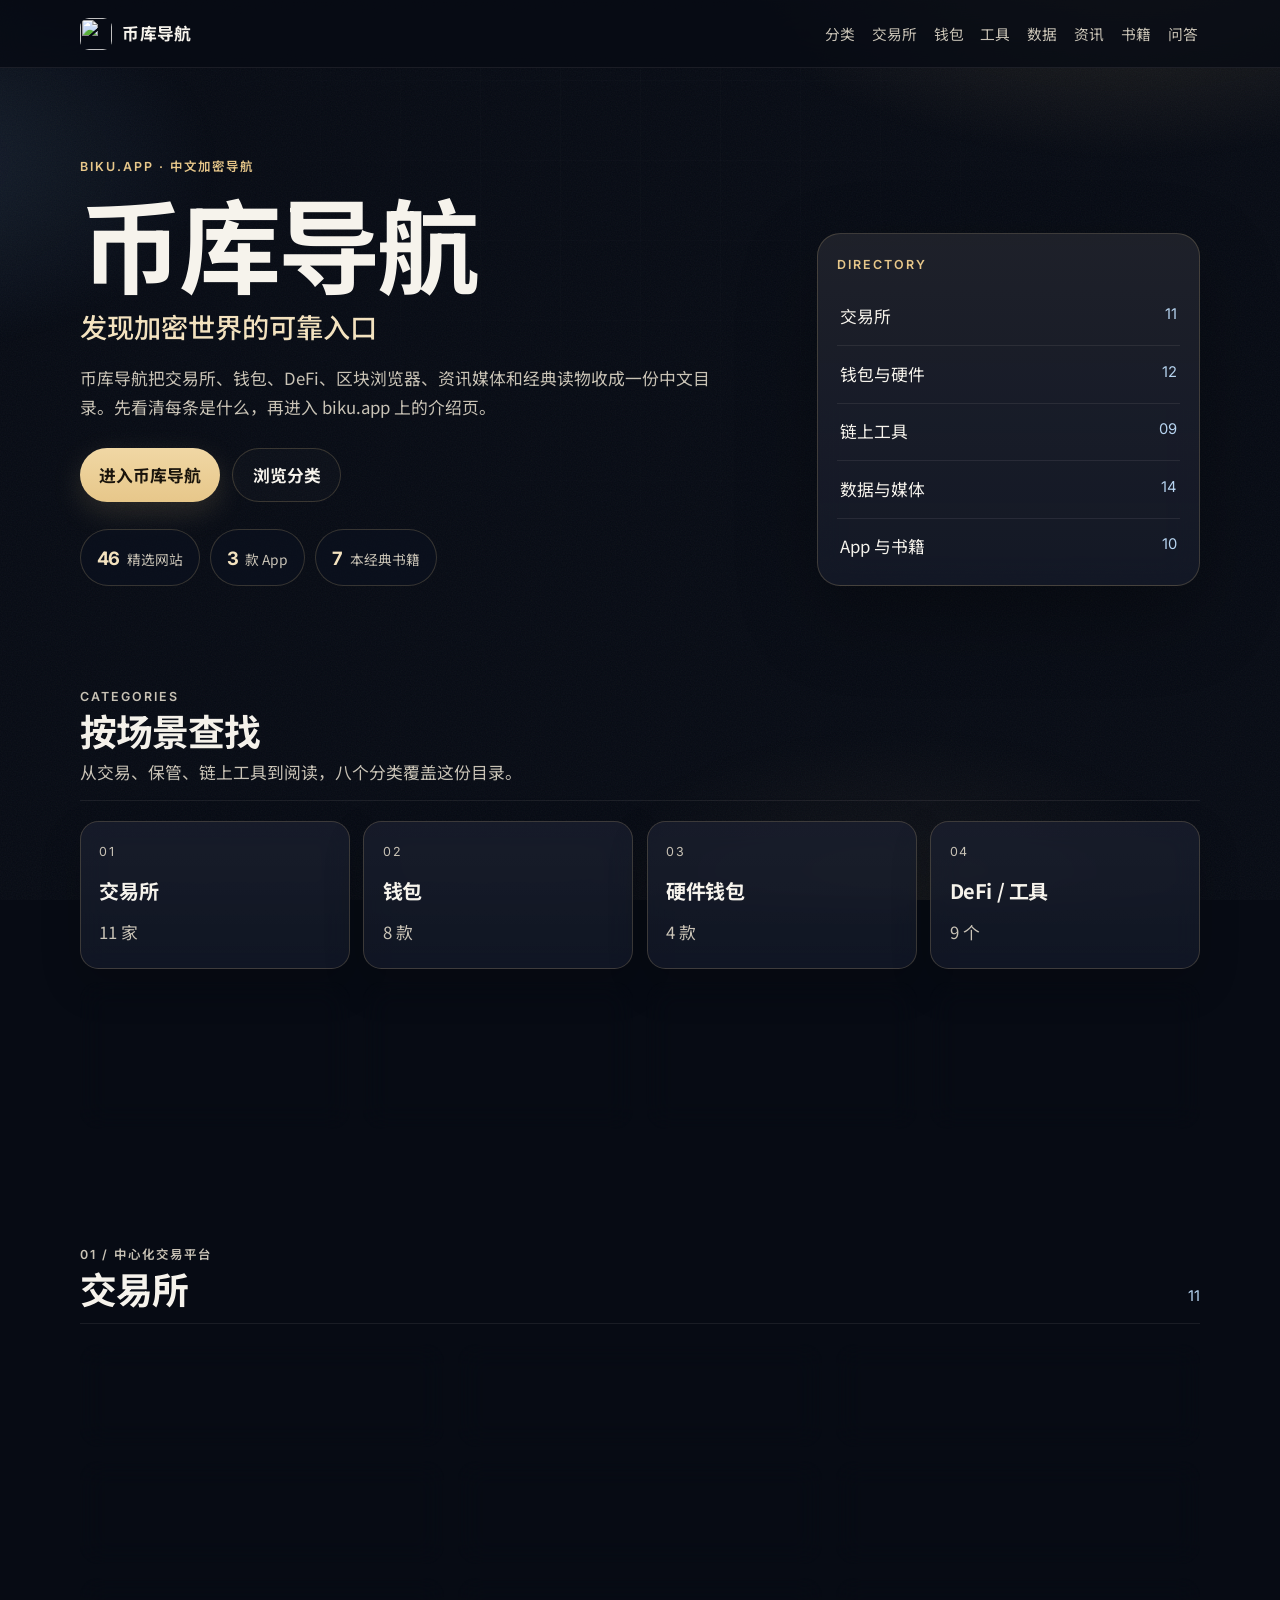
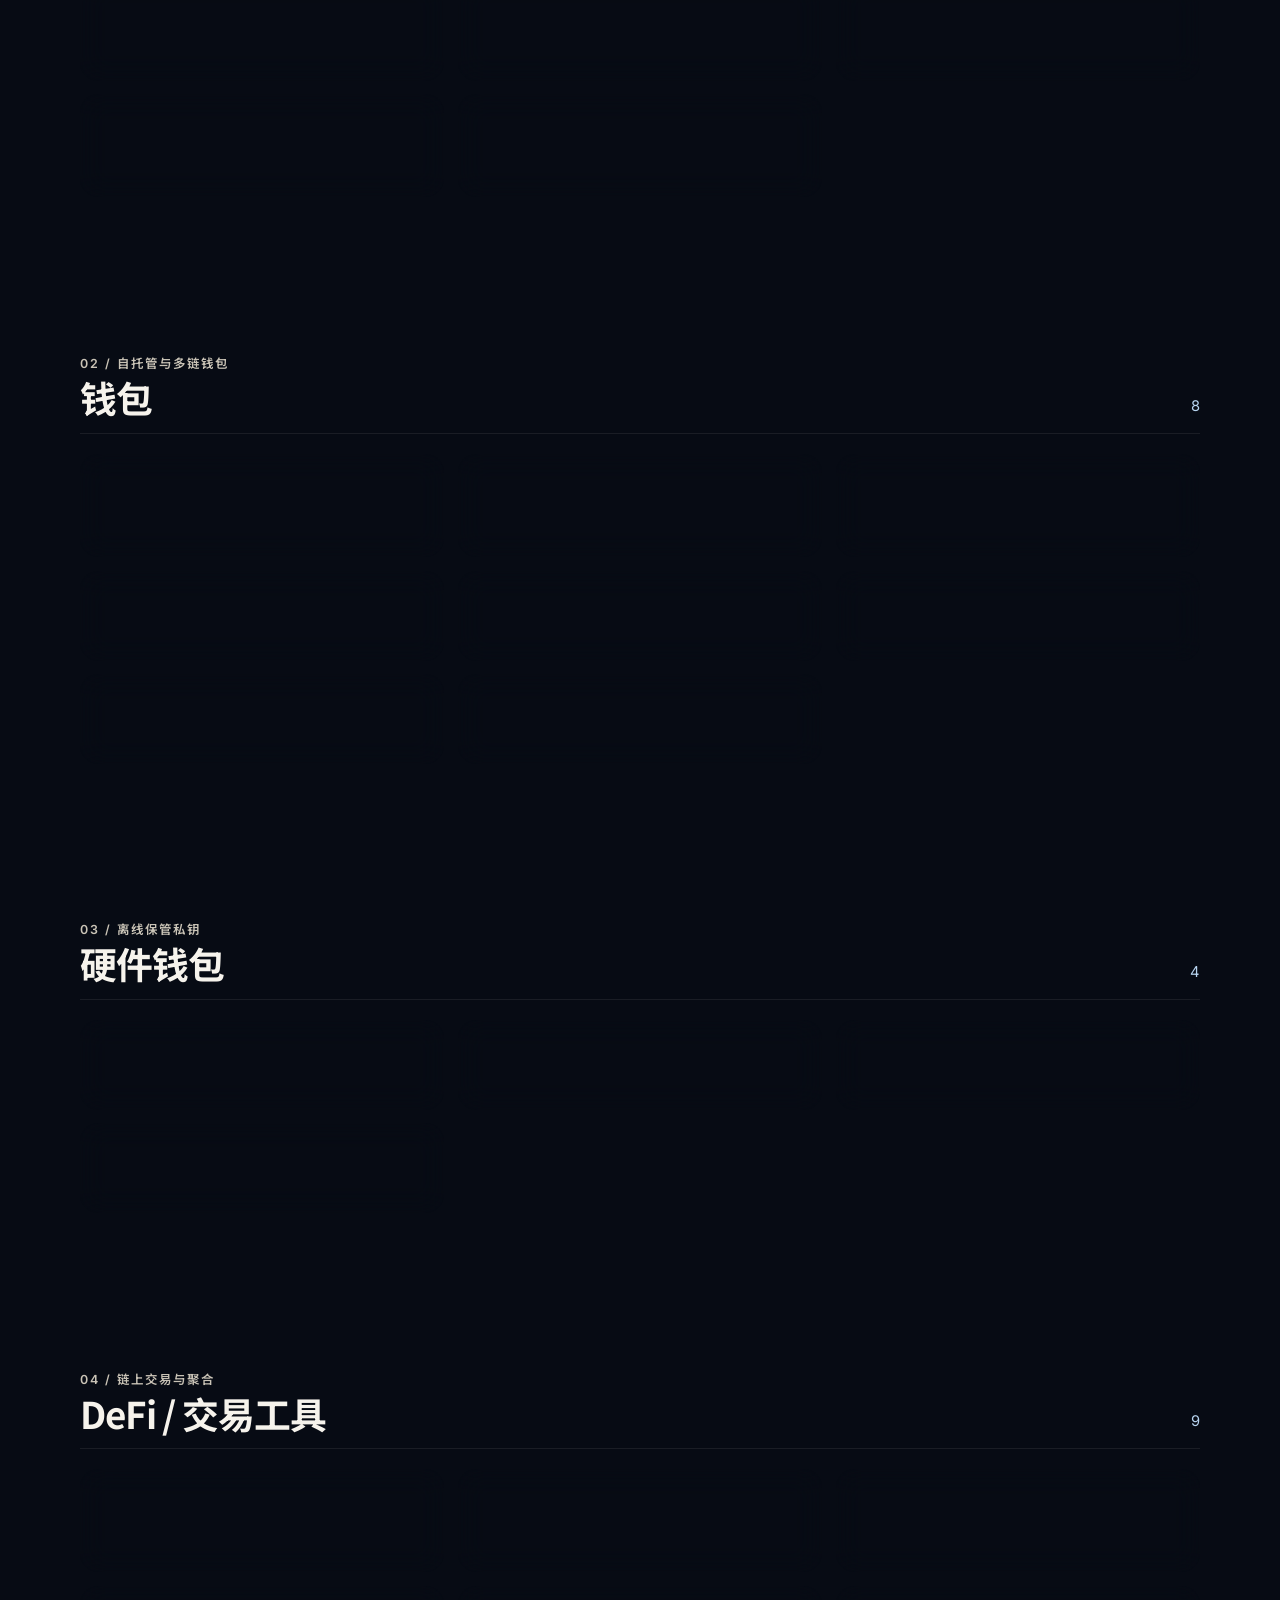
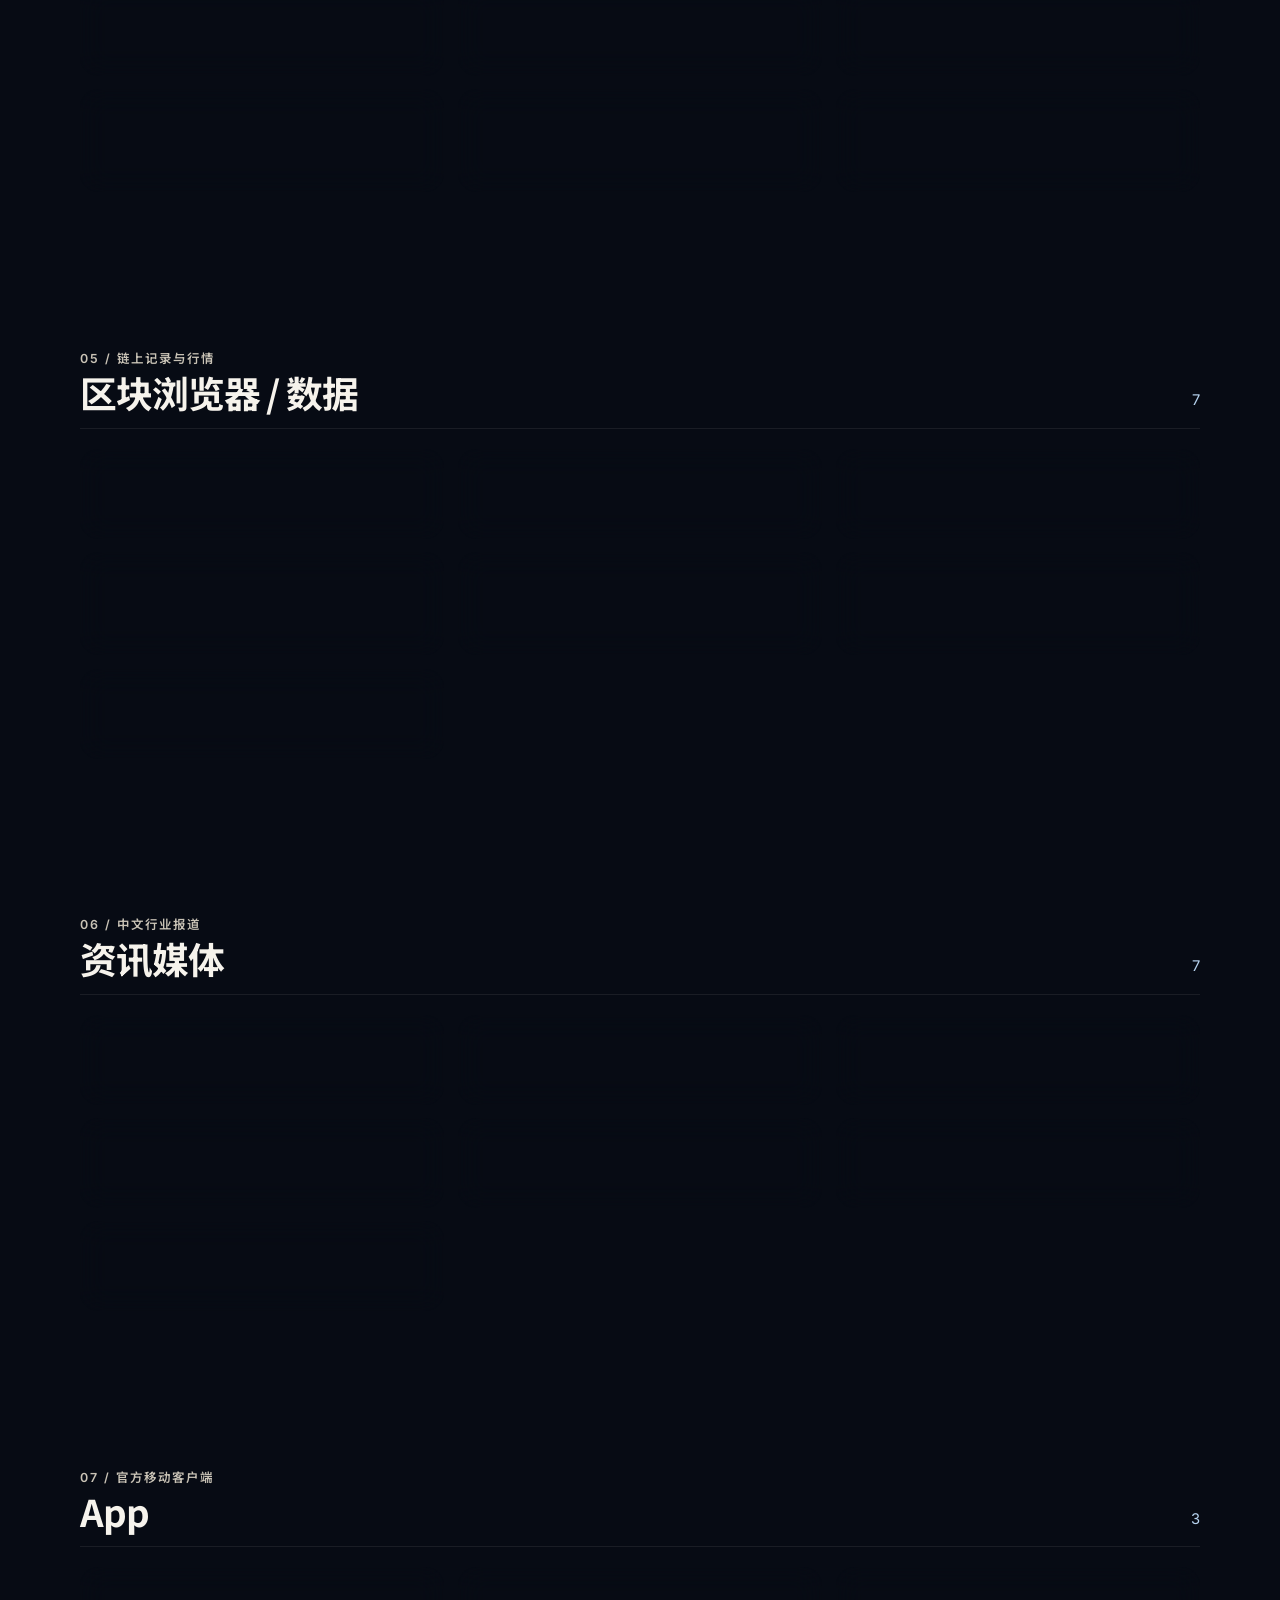
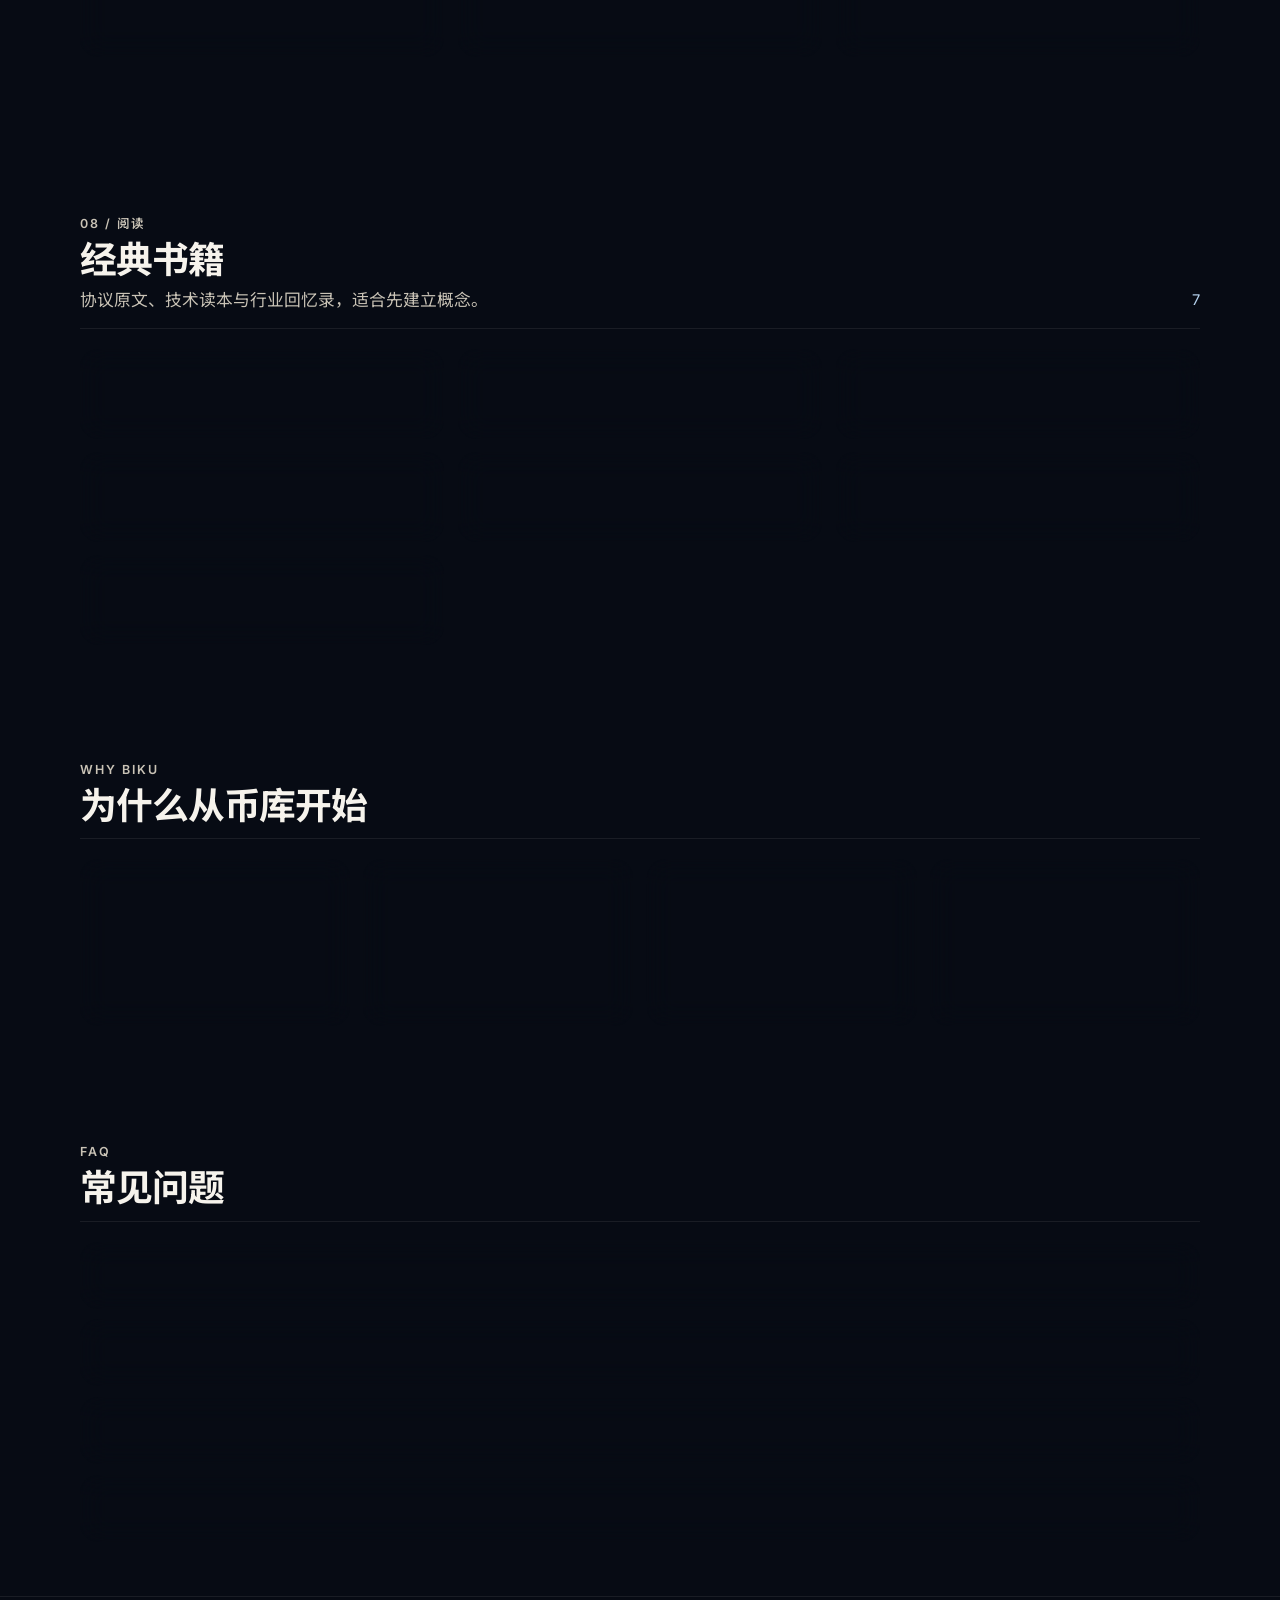
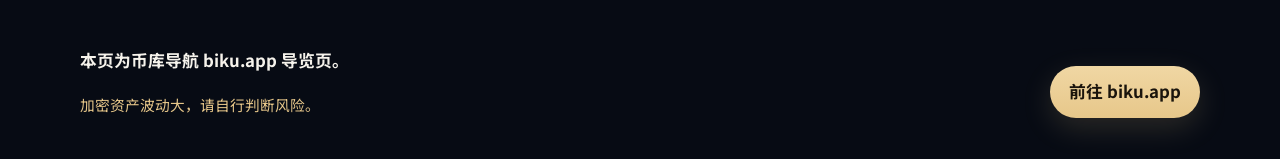
==== biku/index.html @ 58c6dd79 "Add a dark landing page for 币库导航 at /biku/ Introduce a self-contained guide to biku.app categories, " ====
<!DOCTYPE html>
<html lang="zh-CN">
<head>
  <meta charset="utf-8">
  <meta name="viewport" content="width=device-width, initial-scale=1">
  <title>币库导航：发现加密世界的可靠入口</title>
  <meta name="description" content="币库导航整理交易所、钱包、DeFi、区块浏览器、资讯媒体、App 与经典书籍的中文入口。本页按分类导览精选条目，链接均指向 biku.app 的介绍页。">
  <link rel="canonical" href="https://ibelives.github.io/biku/">
  <link rel="icon" href="favicon.svg" type="image/svg+xml">
  <meta property="og:type" content="website">
  <meta property="og:locale" content="zh_CN">
  <meta property="og:site_name" content="币库导航">
  <meta property="og:title" content="币库导航：发现加密世界的可靠入口">
  <meta property="og:description" content="币库导航整理交易所、钱包、DeFi、区块浏览器、资讯媒体、App 与经典书籍的中文入口。本页按分类导览精选条目，链接均指向 biku.app 的介绍页。">
  <meta property="og:url" content="https://ibelives.github.io/biku/">
  <meta property="og:image" content="https://ibelives.github.io/biku/favicon.svg">
  <meta name="twitter:card" content="summary">
  <meta name="twitter:title" content="币库导航：发现加密世界的可靠入口">
  <meta name="twitter:description" content="币库导航整理交易所、钱包、DeFi、区块浏览器、资讯媒体、App 与经典书籍的中文入口。本页按分类导览精选条目，链接均指向 biku.app 的介绍页。">
  <link rel="preconnect" href="https://fonts.googleapis.com">
  <link rel="preconnect" href="https://fonts.gstatic.com" crossorigin>
  <link href="https://fonts.googleapis.com/css2?family=Inter:wght@500;600;700&family=Noto+Sans+SC:wght@400;500;700&display=swap" rel="stylesheet">
  <link rel="stylesheet" href="style.css">
  <script type="application/ld+json">
{
  "@context": "https://schema.org",
  "@graph": [
    {
      "@type": "WebPage",
      "@id": "https://ibelives.github.io/biku/",
      "url": "https://ibelives.github.io/biku/",
      "name": "币库导航：发现加密世界的可靠入口",
      "description": "币库导航整理交易所、钱包、DeFi、区块浏览器、资讯媒体、App 与经典书籍的中文入口。本页按分类导览精选条目，链接均指向 biku.app 的介绍页。",
      "inLanguage": "zh-CN",
      "isPartOf": {
        "@type": "WebSite",
        "name": "币库导航导览",
        "url": "https://ibelives.github.io/biku/"
      },
      "about": {
        "@type": "WebSite",
        "name": "币库导航",
        "url": "https://biku.app/"
      },
      "mainEntity": {
        "@id": "https://ibelives.github.io/biku/#directory"
      }
    },
    {
      "@type": "ItemList",
      "@id": "https://ibelives.github.io/biku/#directory",
      "name": "币库导航精选条目",
      "itemListOrder": "https://schema.org/ItemListOrderAscending",
      "numberOfItems": 56,
      "itemListElement": [
        {
          "@type": "ListItem",
          "position": 1,
          "name": "币安",
          "url": "https://biku.app/sites/12.html"
        },
        {
          "@type": "ListItem",
          "position": 2,
          "name": "欧易 OKX",
          "url": "https://biku.app/sites/10.html"
        },
        {
          "@type": "ListItem",
          "position": 3,
          "name": "BITGET",
          "url": "https://biku.app/sites/30.html"
        },
        {
          "@type": "ListItem",
          "position": 4,
          "name": "大门 GATE",
          "url": "https://biku.app/sites/28.html"
        },
        {
          "@type": "ListItem",
          "position": 5,
          "name": "BYBIT",
          "url": "https://biku.app/sites/75.html"
        },
        {
          "@type": "ListItem",
          "position": 6,
          "name": "火币 HTX",
          "url": "https://biku.app/sites/80.html"
        },
        {
          "@type": "ListItem",
          "position": 7,
          "name": "抹茶 MEXC",
          "url": "https://biku.app/sites/152.html"
        },
        {
          "@type": "ListItem",
          "position": 8,
          "name": "Crypto.com",
          "url": "https://biku.app/sites/215.html"
        },
        {
          "@type": "ListItem",
          "position": 9,
          "name": "XT.COM",
          "url": "https://biku.app/sites/218.html"
        },
        {
          "@type": "ListItem",
          "position": 10,
          "name": "Bitfinex",
          "url": "https://biku.app/sites/221.html"
        },
        {
          "@type": "ListItem",
          "position": 11,
          "name": "MGBX",
          "url": "https://biku.app/sites/212.html"
        },
        {
          "@type": "ListItem",
          "position": 12,
          "name": "小狐狸钱包 MetaMask",
          "url": "https://biku.app/sites/48.html"
        },
        {
          "@type": "ListItem",
          "position": 13,
          "name": "Trust Wallet",
          "url": "https://biku.app/sites/35.html"
        },
        {
          "@type": "ListItem",
          "position": 14,
          "name": "币安钱包",
          "url": "https://biku.app/sites/88.html"
        },
        {
          "@type": "ListItem",
          "position": 15,
          "name": "欧易钱包 OKX Wallet",
          "url": "https://biku.app/sites/109.html"
        },
        {
          "@type": "ListItem",
          "position": 16,
          "name": "Gate 钱包",
          "url": "https://biku.app/sites/107.html"
        },
        {
          "@type": "ListItem",
          "position": 17,
          "name": "Bitget Wallet",
          "url": "https://biku.app/sites/112.html"
        },
        {
          "@type": "ListItem",
          "position": 18,
          "name": "imToken",
          "url": "https://biku.app/sites/149.html"
        },
        {
          "@type": "ListItem",
          "position": 19,
          "name": "Phantom",
          "url": "https://biku.app/sites/146.html"
        },
        {
          "@type": "ListItem",
          "position": 20,
          "name": "OneKey",
          "url": "https://biku.app/sites/118.html"
        },
        {
          "@type": "ListItem",
          "position": 21,
          "name": "Ledger",
          "url": "https://biku.app/sites/120.html"
        },
        {
          "@type": "ListItem",
          "position": 22,
          "name": "Trezor",
          "url": "https://biku.app/sites/123.html"
        },
        {
          "@type": "ListItem",
          "position": 23,
          "name": "Keystone",
          "url": "https://biku.app/sites/125.html"
        },
        {
          "@type": "ListItem",
          "position": 24,
          "name": "Uniswap",
          "url": "https://biku.app/sites/131.html"
        },
        {
          "@type": "ListItem",
          "position": 25,
          "name": "PancakeSwap",
          "url": "https://biku.app/sites/170.html"
        },
        {
          "@type": "ListItem",
          "position": 26,
          "name": "GMX",
          "url": "https://biku.app/sites/173.html"
        },
        {
          "@type": "ListItem",
          "position": 27,
          "name": "Jupiter",
          "url": "https://biku.app/sites/176.html"
        },
        {
          "@type": "ListItem",
          "position": 28,
          "name": "Orca",
          "url": "https://biku.app/sites/179.html"
        },
        {
          "@type": "ListItem",
          "position": 29,
          "name": "Hyperliquid",
          "url": "https://biku.app/sites/140.html"
        },
        {
          "@type": "ListItem",
          "position": 30,
          "name": "Aster",
          "url": "https://biku.app/sites/134.html"
        },
        {
          "@type": "ListItem",
          "position": 31,
          "name": "Pump.fun",
          "url": "https://biku.app/sites/137.html"
        },
        {
          "@type": "ListItem",
          "position": 32,
          "name": "GMGN",
          "url": "https://biku.app/sites/143.html"
        },
        {
          "@type": "ListItem",
          "position": 33,
          "name": "Etherscan",
          "url": "https://biku.app/sites/188.html"
        },
        {
          "@type": "ListItem",
          "position": 34,
          "name": "BscScan",
          "url": "https://biku.app/sites/194.html"
        },
        {
          "@type": "ListItem",
          "position": 35,
          "name": "Solscan",
          "url": "https://biku.app/sites/191.html"
        },
        {
          "@type": "ListItem",
          "position": 36,
          "name": "OKLink",
          "url": "https://biku.app/sites/182.html"
        },
        {
          "@type": "ListItem",
          "position": 37,
          "name": "Blockchair",
          "url": "https://biku.app/sites/185.html"
        },
        {
          "@type": "ListItem",
          "position": 38,
          "name": "Blockchain.com Explorer",
          "url": "https://biku.app/sites/197.html"
        },
        {
          "@type": "ListItem",
          "position": 39,
          "name": "CoinMarketCap",
          "url": "https://biku.app/sites/224.html"
        },
        {
          "@type": "ListItem",
          "position": 40,
          "name": "律动 BlockBeats",
          "url": "https://biku.app/sites/155.html"
        },
        {
          "@type": "ListItem",
          "position": 41,
          "name": "PANews",
          "url": "https://biku.app/sites/158.html"
        },
        {
          "@type": "ListItem",
          "position": 42,
          "name": "Foresight News",
          "url": "https://biku.app/sites/161.html"
        },
        {
          "@type": "ListItem",
          "position": 43,
          "name": "金色财经",
          "url": "https://biku.app/sites/165.html"
        },
        {
          "@type": "ListItem",
          "position": 44,
          "name": "Odaily 星球日报",
          "url": "https://biku.app/sites/203.html"
        },
        {
          "@type": "ListItem",
          "position": 45,
          "name": "ChainCatcher 链捕手",
          "url": "https://biku.app/sites/206.html"
        },
        {
          "@type": "ListItem",
          "position": 46,
          "name": "TechFlow 深潮",
          "url": "https://biku.app/sites/209.html"
        },
        {
          "@type": "ListItem",
          "position": 47,
          "name": "OKX",
          "url": "https://biku.app/app/37.html"
        },
        {
          "@type": "ListItem",
          "position": 48,
          "name": "币安",
          "url": "https://biku.app/app/32.html"
        },
        {
          "@type": "ListItem",
          "position": 49,
          "name": "Coinbase",
          "url": "https://biku.app/app/18.html"
        },
        {
          "@type": "ListItem",
          "position": 50,
          "name": "比特币白皮书",
          "url": "https://biku.app/book/226.html"
        },
        {
          "@type": "ListItem",
          "position": 51,
          "name": "精通比特币",
          "url": "https://biku.app/book/52.html"
        },
        {
          "@type": "ListItem",
          "position": 52,
          "name": "精通以太坊",
          "url": "https://biku.app/book/53.html"
        },
        {
          "@type": "ListItem",
          "position": 53,
          "name": "比特币标准",
          "url": "https://biku.app/book/54.html"
        },
        {
          "@type": "ListItem",
          "position": 54,
          "name": "区块链技术指南",
          "url": "https://biku.app/book/228.html"
        },
        {
          "@type": "ListItem",
          "position": 55,
          "name": "比特币编程",
          "url": "https://biku.app/book/230.html"
        },
        {
          "@type": "ListItem",
          "position": 56,
          "name": "币安人生",
          "url": "https://biku.app/book/34.html"
        }
      ]
    }
  ]
}
  </script>
</head>
<body>
  <div class="noise" aria-hidden="true"></div>
  <a class="skip" href="#main">跳到正文</a>
  <header class="site-header">
    <div class="header-bar">
      <a class="brand" href="#top">
        <img src="favicon.svg" width="32" height="32" alt="">
        <span>币库导航</span>
      </a>
      <nav aria-label="页内导航">
        <ul class="nav-links">
          <li><a href="#directory">分类</a></li>
          <li><a href="#exchanges">交易所</a></li>
          <li><a href="#wallets">钱包</a></li>
          <li><a href="#defi">工具</a></li>
          <li><a href="#explorers">数据</a></li>
          <li><a href="#media">资讯</a></li>
          <li><a href="#books">书籍</a></li>
          <li><a href="#faq">问答</a></li>
        </ul>
      </nav>
    </div>
  </header>
  <main id="main">
    <section class="hero" id="top" aria-labelledby="page-title">
      <div class="wrap hero-grid">
        <div class="hero-copy">
          <p class="eyebrow">Biku.app · 中文加密导航</p>
          <h1 id="page-title">币库导航</h1>
          <p class="tagline">发现加密世界的可靠入口</p>
          <p class="intro">币库导航把交易所、钱包、DeFi、区块浏览器、资讯媒体和经典读物收成一份中文目录。先看清每条是什么，再进入 biku.app 上的介绍页。</p>
          <div class="actions">
            <a class="btn btn-primary" href="https://biku.app/">进入币库导航</a>
            <a class="btn btn-ghost" href="#directory">浏览分类</a>
          </div>
          <ul class="stats">
            <li><strong>46</strong><span>精选网站</span></li>
            <li><strong>3</strong><span>款 App</span></li>
            <li><strong>7</strong><span>本经典书籍</span></li>
          </ul>
        </div>
        <aside class="hero-panel" aria-label="目录预览">
          <p class="kicker">Directory</p>
          <ol>
            <li><a href="#exchanges">交易所 <em>11</em></a></li>
            <li><a href="#wallets">钱包与硬件 <em>12</em></a></li>
            <li><a href="#defi">链上工具 <em>09</em></a></li>
            <li><a href="#explorers">数据与媒体 <em>14</em></a></li>
            <li><a href="#apps">App 与书籍 <em>10</em></a></li>
          </ol>
        </aside>
      </div>
    </section>

    <section class="section" id="directory" aria-labelledby="directory-title">
      <div class="wrap">
        <div class="section-head">
          <div>
            <p class="kicker">Categories</p>
            <h2 id="directory-title">按场景查找</h2>
            <p>从交易、保管、链上工具到阅读，八个分类覆盖这份目录。</p>
          </div>
        </div>
        <div class="cat-grid">
          <a class="cat" href="#exchanges"><span class="idx">01</span><b>交易所</b><span>11 家</span></a>
<a class="cat" href="#wallets"><span class="idx">02</span><b>钱包</b><span>8 款</span></a>
<a class="cat" href="#hardware"><span class="idx">03</span><b>硬件钱包</b><span>4 款</span></a>
<a class="cat" href="#defi"><span class="idx">04</span><b>DeFi / 工具</b><span>9 个</span></a>
<a class="cat" href="#explorers"><span class="idx">05</span><b>浏览器 / 数据</b><span>7 个</span></a>
<a class="cat" href="#media"><span class="idx">06</span><b>资讯媒体</b><span>7 家</span></a>
<a class="cat" href="#apps"><span class="idx">07</span><b>App</b><span>3 款</span></a>
<a class="cat" href="#books"><span class="idx">08</span><b>经典书籍</b><span>7 本</span></a>
        </div>
      </div>
    </section>

    <div class="wrap">
      <section class="section group" id="exchanges" aria-labelledby="exchanges-title">
        <div class="section-head">
          <div>
            <p class="kicker">01 / 中心化交易平台</p>
            <h2 id="exchanges-title">交易所</h2>
          </div>
          <span class="count">11</span>
        </div>
        <div class="cards">
          <a class="card" href="https://biku.app/sites/12.html"><span class="mono" aria-hidden="true">币</span><span class="card-copy"><span class="card-title">币安</span><span class="card-desc">面向全球用户的加密资产交易平台。</span></span><span class="arrow" aria-hidden="true">→</span></a>
<a class="card" href="https://biku.app/sites/10.html"><span class="mono" aria-hidden="true">OK</span><span class="card-copy"><span class="card-title">欧易 OKX</span><span class="card-desc">提供现货、衍生品与 Web3 服务的交易平台。</span></span><span class="arrow" aria-hidden="true">→</span></a>
<a class="card" href="https://biku.app/sites/30.html"><span class="mono" aria-hidden="true">BG</span><span class="card-copy"><span class="card-title">BITGET</span><span class="card-desc">支持现货、合约与跟单的加密资产交易所。</span></span><span class="arrow" aria-hidden="true">→</span></a>
<a class="card" href="https://biku.app/sites/28.html"><span class="mono" aria-hidden="true">GT</span><span class="card-copy"><span class="card-title">大门 GATE</span><span class="card-desc">提供现货与合约交易的加密资产交易所。</span></span><span class="arrow" aria-hidden="true">→</span></a>
<a class="card" href="https://biku.app/sites/75.html"><span class="mono" aria-hidden="true">BY</span><span class="card-copy"><span class="card-title">BYBIT</span><span class="card-desc">以衍生品交易见长的加密资产交易所。</span></span><span class="arrow" aria-hidden="true">→</span></a>
<a class="card" href="https://biku.app/sites/80.html"><span class="mono" aria-hidden="true">HX</span><span class="card-copy"><span class="card-title">火币 HTX</span><span class="card-desc">火币品牌延续下来的加密资产交易平台。</span></span><span class="arrow" aria-hidden="true">→</span></a>
<a class="card" href="https://biku.app/sites/152.html"><span class="mono" aria-hidden="true">MX</span><span class="card-copy"><span class="card-title">抹茶 MEXC</span><span class="card-desc">币种覆盖较广的加密资产交易所。</span></span><span class="arrow" aria-hidden="true">→</span></a>
<a class="card" href="https://biku.app/sites/215.html"><span class="mono" aria-hidden="true">CR</span><span class="card-copy"><span class="card-title">Crypto.com</span><span class="card-desc">集交易与支付服务于一体的加密平台。</span></span><span class="arrow" aria-hidden="true">→</span></a>
<a class="card" href="https://biku.app/sites/218.html"><span class="mono" aria-hidden="true">XT</span><span class="card-copy"><span class="card-title">XT.COM</span><span class="card-desc">提供现货与衍生品交易的加密资产交易所。</span></span><span class="arrow" aria-hidden="true">→</span></a>
<a class="card" href="https://biku.app/sites/221.html"><span class="mono" aria-hidden="true">BF</span><span class="card-copy"><span class="card-title">Bitfinex</span><span class="card-desc">面向专业交易者的加密资产交易所。</span></span><span class="arrow" aria-hidden="true">→</span></a>
<a class="card" href="https://biku.app/sites/212.html"><span class="mono" aria-hidden="true">MG</span><span class="card-copy"><span class="card-title">MGBX</span><span class="card-desc">提供现货与合约交易的加密资产交易平台。</span></span><span class="arrow" aria-hidden="true">→</span></a>
        </div>
      </section><section class="section group" id="wallets" aria-labelledby="wallets-title">
        <div class="section-head">
          <div>
            <p class="kicker">02 / 自托管与多链钱包</p>
            <h2 id="wallets-title">钱包</h2>
          </div>
          <span class="count">8</span>
        </div>
        <div class="cards">
          <a class="card" href="https://biku.app/sites/48.html"><span class="mono" aria-hidden="true">MM</span><span class="card-copy"><span class="card-title">小狐狸钱包 MetaMask</span><span class="card-desc">常用的以太坊与 EVM 浏览器扩展钱包。</span></span><span class="arrow" aria-hidden="true">→</span></a>
<a class="card" href="https://biku.app/sites/35.html"><span class="mono" aria-hidden="true">TW</span><span class="card-copy"><span class="card-title">Trust Wallet</span><span class="card-desc">支持多条公链的移动端自托管钱包。</span></span><span class="arrow" aria-hidden="true">→</span></a>
<a class="card" href="https://biku.app/sites/88.html"><span class="mono" aria-hidden="true">币</span><span class="card-copy"><span class="card-title">币安钱包</span><span class="card-desc">币安推出的多链自托管钱包。</span></span><span class="arrow" aria-hidden="true">→</span></a>
<a class="card" href="https://biku.app/sites/109.html"><span class="mono" aria-hidden="true">OK</span><span class="card-copy"><span class="card-title">欧易钱包 OKX Wallet</span><span class="card-desc">欧易推出的多链自托管钱包。</span></span><span class="arrow" aria-hidden="true">→</span></a>
<a class="card" href="https://biku.app/sites/107.html"><span class="mono" aria-hidden="true">GT</span><span class="card-copy"><span class="card-title">Gate 钱包</span><span class="card-desc">Gate 推出的多链自托管钱包。</span></span><span class="arrow" aria-hidden="true">→</span></a>
<a class="card" href="https://biku.app/sites/112.html"><span class="mono" aria-hidden="true">BG</span><span class="card-copy"><span class="card-title">Bitget Wallet</span><span class="card-desc">Bitget 推出的多链自托管钱包。</span></span><span class="arrow" aria-hidden="true">→</span></a>
<a class="card" href="https://biku.app/sites/149.html"><span class="mono" aria-hidden="true">im</span><span class="card-copy"><span class="card-title">imToken</span><span class="card-desc">支持多链的移动端自托管钱包。</span></span><span class="arrow" aria-hidden="true">→</span></a>
<a class="card" href="https://biku.app/sites/146.html"><span class="mono" aria-hidden="true">PH</span><span class="card-copy"><span class="card-title">Phantom</span><span class="card-desc">以 Solana 为主的多链自托管钱包。</span></span><span class="arrow" aria-hidden="true">→</span></a>
        </div>
      </section><section class="section group" id="hardware" aria-labelledby="hardware-title">
        <div class="section-head">
          <div>
            <p class="kicker">03 / 离线保管私钥</p>
            <h2 id="hardware-title">硬件钱包</h2>
          </div>
          <span class="count">4</span>
        </div>
        <div class="cards">
          <a class="card" href="https://biku.app/sites/118.html"><span class="mono" aria-hidden="true">1K</span><span class="card-copy"><span class="card-title">OneKey</span><span class="card-desc">开源的硬件钱包品牌。</span></span><span class="arrow" aria-hidden="true">→</span></a>
<a class="card" href="https://biku.app/sites/120.html"><span class="mono" aria-hidden="true">LG</span><span class="card-copy"><span class="card-title">Ledger</span><span class="card-desc">采用安全芯片的硬件钱包品牌。</span></span><span class="arrow" aria-hidden="true">→</span></a>
<a class="card" href="https://biku.app/sites/123.html"><span class="mono" aria-hidden="true">TZ</span><span class="card-copy"><span class="card-title">Trezor</span><span class="card-desc">较早推出的硬件钱包品牌。</span></span><span class="arrow" aria-hidden="true">→</span></a>
<a class="card" href="https://biku.app/sites/125.html"><span class="mono" aria-hidden="true">KS</span><span class="card-copy"><span class="card-title">Keystone</span><span class="card-desc">支持气隙签名的硬件钱包。</span></span><span class="arrow" aria-hidden="true">→</span></a>
        </div>
      </section><section class="section group" id="defi" aria-labelledby="defi-title">
        <div class="section-head">
          <div>
            <p class="kicker">04 / 链上交易与聚合</p>
            <h2 id="defi-title">DeFi / 交易工具</h2>
          </div>
          <span class="count">9</span>
        </div>
        <div class="cards">
          <a class="card" href="https://biku.app/sites/131.html"><span class="mono" aria-hidden="true">UNI</span><span class="card-copy"><span class="card-title">Uniswap</span><span class="card-desc">以太坊上的去中心化交易协议。</span></span><span class="arrow" aria-hidden="true">→</span></a>
<a class="card" href="https://biku.app/sites/170.html"><span class="mono" aria-hidden="true">CAKE</span><span class="card-copy"><span class="card-title">PancakeSwap</span><span class="card-desc">运行在 BNB Chain 上的去中心化交易平台。</span></span><span class="arrow" aria-hidden="true">→</span></a>
<a class="card" href="https://biku.app/sites/173.html"><span class="mono" aria-hidden="true">GMX</span><span class="card-copy"><span class="card-title">GMX</span><span class="card-desc">提供永续合约的去中心化交易协议。</span></span><span class="arrow" aria-hidden="true">→</span></a>
<a class="card" href="https://biku.app/sites/176.html"><span class="mono" aria-hidden="true">JUP</span><span class="card-copy"><span class="card-title">Jupiter</span><span class="card-desc">Solana 上的去中心化交易聚合器。</span></span><span class="arrow" aria-hidden="true">→</span></a>
<a class="card" href="https://biku.app/sites/179.html"><span class="mono" aria-hidden="true">OR</span><span class="card-copy"><span class="card-title">Orca</span><span class="card-desc">Solana 上的去中心化交易平台。</span></span><span class="arrow" aria-hidden="true">→</span></a>
<a class="card" href="https://biku.app/sites/140.html"><span class="mono" aria-hidden="true">HL</span><span class="card-copy"><span class="card-title">Hyperliquid</span><span class="card-desc">以永续合约为主的链上交易平台。</span></span><span class="arrow" aria-hidden="true">→</span></a>
<a class="card" href="https://biku.app/sites/134.html"><span class="mono" aria-hidden="true">AS</span><span class="card-copy"><span class="card-title">Aster</span><span class="card-desc">提供永续合约交易的去中心化平台。</span></span><span class="arrow" aria-hidden="true">→</span></a>
<a class="card" href="https://biku.app/sites/137.html"><span class="mono" aria-hidden="true">PF</span><span class="card-copy"><span class="card-title">Pump.fun</span><span class="card-desc">Solana 上用于创建和交易代币的平台。</span></span><span class="arrow" aria-hidden="true">→</span></a>
<a class="card" href="https://biku.app/sites/143.html"><span class="mono" aria-hidden="true">GM</span><span class="card-copy"><span class="card-title">GMGN</span><span class="card-desc">查看链上代币行情并下单的交易工具。</span></span><span class="arrow" aria-hidden="true">→</span></a>
        </div>
      </section><section class="section group" id="explorers" aria-labelledby="explorers-title">
        <div class="section-head">
          <div>
            <p class="kicker">05 / 链上记录与行情</p>
            <h2 id="explorers-title">区块浏览器 / 数据</h2>
          </div>
          <span class="count">7</span>
        </div>
        <div class="cards">
          <a class="card" href="https://biku.app/sites/188.html"><span class="mono" aria-hidden="true">ETH</span><span class="card-copy"><span class="card-title">Etherscan</span><span class="card-desc">以太坊区块浏览器。</span></span><span class="arrow" aria-hidden="true">→</span></a>
<a class="card" href="https://biku.app/sites/194.html"><span class="mono" aria-hidden="true">BSC</span><span class="card-copy"><span class="card-title">BscScan</span><span class="card-desc">BNB Chain 区块浏览器。</span></span><span class="arrow" aria-hidden="true">→</span></a>
<a class="card" href="https://biku.app/sites/191.html"><span class="mono" aria-hidden="true">SOL</span><span class="card-copy"><span class="card-title">Solscan</span><span class="card-desc">Solana 区块浏览器。</span></span><span class="arrow" aria-hidden="true">→</span></a>
<a class="card" href="https://biku.app/sites/182.html"><span class="mono" aria-hidden="true">OKL</span><span class="card-copy"><span class="card-title">OKLink</span><span class="card-desc">覆盖多条公链的区块浏览器与链上数据平台。</span></span><span class="arrow" aria-hidden="true">→</span></a>
<a class="card" href="https://biku.app/sites/185.html"><span class="mono" aria-hidden="true">BC</span><span class="card-copy"><span class="card-title">Blockchair</span><span class="card-desc">支持比特币等多条链的区块浏览器。</span></span><span class="arrow" aria-hidden="true">→</span></a>
<a class="card" href="https://biku.app/sites/197.html"><span class="mono" aria-hidden="true">BL</span><span class="card-copy"><span class="card-title">Blockchain.com Explorer</span><span class="card-desc">以比特币为主的区块浏览器。</span></span><span class="arrow" aria-hidden="true">→</span></a>
<a class="card" href="https://biku.app/sites/224.html"><span class="mono" aria-hidden="true">CMC</span><span class="card-copy"><span class="card-title">CoinMarketCap</span><span class="card-desc">加密资产价格与市值数据网站。</span></span><span class="arrow" aria-hidden="true">→</span></a>
        </div>
      </section><section class="section group" id="media" aria-labelledby="media-title">
        <div class="section-head">
          <div>
            <p class="kicker">06 / 中文行业报道</p>
            <h2 id="media-title">资讯媒体</h2>
          </div>
          <span class="count">7</span>
        </div>
        <div class="cards">
          <a class="card" href="https://biku.app/sites/155.html"><span class="mono" aria-hidden="true">律</span><span class="card-copy"><span class="card-title">律动 BlockBeats</span><span class="card-desc">中文加密行业快讯媒体。</span></span><span class="arrow" aria-hidden="true">→</span></a>
<a class="card" href="https://biku.app/sites/158.html"><span class="mono" aria-hidden="true">PA</span><span class="card-copy"><span class="card-title">PANews</span><span class="card-desc">中文区块链新闻媒体。</span></span><span class="arrow" aria-hidden="true">→</span></a>
<a class="card" href="https://biku.app/sites/161.html"><span class="mono" aria-hidden="true">FN</span><span class="card-copy"><span class="card-title">Foresight News</span><span class="card-desc">中文加密行业资讯媒体。</span></span><span class="arrow" aria-hidden="true">→</span></a>
<a class="card" href="https://biku.app/sites/165.html"><span class="mono" aria-hidden="true">金</span><span class="card-copy"><span class="card-title">金色财经</span><span class="card-desc">中文区块链与加密财经媒体。</span></span><span class="arrow" aria-hidden="true">→</span></a>
<a class="card" href="https://biku.app/sites/203.html"><span class="mono" aria-hidden="true">OD</span><span class="card-copy"><span class="card-title">Odaily 星球日报</span><span class="card-desc">中文加密行业日报媒体。</span></span><span class="arrow" aria-hidden="true">→</span></a>
<a class="card" href="https://biku.app/sites/206.html"><span class="mono" aria-hidden="true">链</span><span class="card-copy"><span class="card-title">ChainCatcher 链捕手</span><span class="card-desc">中文区块链深度报道媒体。</span></span><span class="arrow" aria-hidden="true">→</span></a>
<a class="card" href="https://biku.app/sites/209.html"><span class="mono" aria-hidden="true">深</span><span class="card-copy"><span class="card-title">TechFlow 深潮</span><span class="card-desc">中文 Web3 资讯媒体。</span></span><span class="arrow" aria-hidden="true">→</span></a>
        </div>
      </section><section class="section group" id="apps" aria-labelledby="apps-title">
        <div class="section-head">
          <div>
            <p class="kicker">07 / 官方移动客户端</p>
            <h2 id="apps-title">App</h2>
          </div>
          <span class="count">3</span>
        </div>
        <div class="cards">
          <a class="card" href="https://biku.app/app/37.html"><span class="mono" aria-hidden="true">OK</span><span class="card-copy"><span class="card-title">OKX</span><span class="card-desc">欧易官方移动客户端。</span></span><span class="arrow" aria-hidden="true">→</span></a>
<a class="card" href="https://biku.app/app/32.html"><span class="mono" aria-hidden="true">币</span><span class="card-copy"><span class="card-title">币安</span><span class="card-desc">币安官方移动客户端。</span></span><span class="arrow" aria-hidden="true">→</span></a>
<a class="card" href="https://biku.app/app/18.html"><span class="mono" aria-hidden="true">CB</span><span class="card-copy"><span class="card-title">Coinbase</span><span class="card-desc">Coinbase 官方移动客户端。</span></span><span class="arrow" aria-hidden="true">→</span></a>
        </div>
      </section>
      <section class="section group" id="books" aria-labelledby="books-title">
        <div class="section-head">
          <div>
            <p class="kicker">08 / 阅读</p>
            <h2 id="books-title">经典书籍</h2>
            <p>协议原文、技术读本与行业回忆录，适合先建立概念。</p>
          </div>
          <span class="count">7</span>
        </div>
        <div class="cards">
          <a class="book" href="https://biku.app/book/226.html"><span class="spine" aria-hidden="true"></span><span class="mono" aria-hidden="true">白皮</span><span class="card-copy"><span class="card-title">比特币白皮书</span><span class="card-desc">中本聪阐述比特币设计的原始论文。</span></span></a>
<a class="book" href="https://biku.app/book/52.html"><span class="spine" aria-hidden="true"></span><span class="mono" aria-hidden="true">BTC</span><span class="card-copy"><span class="card-title">精通比特币</span><span class="card-desc">讲解比特币原理与协议细节的技术书。</span></span></a>
<a class="book" href="https://biku.app/book/53.html"><span class="spine" aria-hidden="true"></span><span class="mono" aria-hidden="true">ETH</span><span class="card-copy"><span class="card-title">精通以太坊</span><span class="card-desc">讲解以太坊与智能合约的技术书。</span></span></a>
<a class="book" href="https://biku.app/book/54.html"><span class="spine" aria-hidden="true"></span><span class="mono" aria-hidden="true">标准</span><span class="card-copy"><span class="card-title">比特币标准</span><span class="card-desc">从货币史角度讨论比特币的书。</span></span></a>
<a class="book" href="https://biku.app/book/228.html"><span class="spine" aria-hidden="true"></span><span class="mono" aria-hidden="true">指南</span><span class="card-copy"><span class="card-title">区块链技术指南</span><span class="card-desc">介绍区块链概念与技术实现的中文书。</span></span></a>
<a class="book" href="https://biku.app/book/230.html"><span class="spine" aria-hidden="true"></span><span class="mono" aria-hidden="true">编程</span><span class="card-copy"><span class="card-title">比特币编程</span><span class="card-desc">用代码讲解比特币协议如何运作的书。</span></span></a>
<a class="book" href="https://biku.app/book/34.html"><span class="spine" aria-hidden="true"></span><span class="mono" aria-hidden="true">人生</span><span class="card-copy"><span class="card-title">币安人生</span><span class="card-desc">币安创办人赵长鹏的个人回忆录。</span></span></a>
        </div>
      </section>

      <section class="section" id="why" aria-labelledby="why-title">
        <div class="section-head">
          <div>
            <p class="kicker">Why biku</p>
            <h2 id="why-title">为什么从币库开始</h2>
          </div>
        </div>
        <div class="why-grid">
          <article class="why">
            <span class="idx">01</span>
            <h3>官方链接核验</h3>
            <p>条目尽量核对官方站点，减少点进仿冒页面的可能。</p>
          </article>
          <article class="why">
            <span class="idx">02</span>
            <h3>分类清晰</h3>
            <p>交易所、钱包、工具、数据、媒体和书籍分开陈列。</p>
          </article>
          <article class="why">
            <span class="idx">03</span>
            <h3>中文介绍</h3>
            <p>每条都有一句中文说明，先知道它是什么再打开。</p>
          </article>
          <article class="why">
            <span class="idx">04</span>
            <h3>持续更新</h3>
            <p>目录随生态变化增补，而不是一份写完即停的名单。</p>
          </article>
        </div>
      </section>

      <section class="section" id="faq" aria-labelledby="faq-title">
        <div class="section-head">
          <div>
            <p class="kicker">FAQ</p>
            <h2 id="faq-title">常见问题</h2>
          </div>
        </div>
        <div class="faq">
          <details>
            <summary>币库导航是做什么的？</summary>
            <p>它把常用的加密网站、工具、媒体和书籍收成一份中文目录，方便按类别查找入口。</p>
          </details>
          <details>
            <summary>卡片会链接到哪里？</summary>
            <p>每张卡片都指向 biku.app 上对应的条目页，不直接跳到第三方网站。</p>
          </details>
          <details>
            <summary>本页和 biku.app 是什么关系？</summary>
            <p>本页是币库导航的导览页，用来预览分类和条目。完整介绍以 biku.app 为准。</p>
          </details>
          <details>
            <summary>这些介绍是投资建议吗？</summary>
            <p>不是。页面只说明产品是什么，不预测价格，也不承诺收益。</p>
          </details>
        </div>
      </section>
    </div>
  </main>
  <footer class="site-footer">
    <div class="wrap footer-bar">
      <div>
        <p><strong>本页为币库导航 biku.app 导览页。</strong></p>
        <p class="risk">加密资产波动大，请自行判断风险。</p>
      </div>
      <a class="btn btn-primary" href="https://biku.app/">前往 biku.app</a>
    </div>
  </footer>
</body>
</html>
---- biku/style.css ----
:root {
  --bg: #070b14;
  --bg-2: #0c1220;
  --text: #f6f3ec;
  --muted: #c9c3b6;
  --gold: #e7c78a;
  --gold-2: #f3e2bf;
  --ink: #1a140c;
  --ice: #b7d4f0;
  --line: rgba(231, 199, 138, 0.2);
  --line-soft: rgba(246, 243, 236, 0.08);
  --card: rgba(16, 22, 38, 0.72);
  --max: 1120px;
  --nav: 4.25rem;
  --radius: 1.15rem;
}

*,
*::before,
*::after {
  box-sizing: border-box;
}

html {
  scroll-behavior: smooth;
}

body {
  margin: 0;
  overflow-x: clip;
  color: var(--text);
  background: var(--bg);
  font-family: "Noto Sans SC", "PingFang SC", "Hiragino Sans GB", "Microsoft YaHei", sans-serif;
  font-size: 1.05rem;
  line-height: 1.75;
  text-rendering: optimizeLegibility;
}

body::before,
body::after {
  content: "";
  position: fixed;
  inset: 0;
  pointer-events: none;
}

body::before {
  background:
    radial-gradient(ellipse 55% 42% at 88% -8%, rgba(231, 199, 138, 0.16), transparent 62%),
    radial-gradient(ellipse 42% 36% at -8% 18%, rgba(120, 164, 214, 0.14), transparent 60%),
    radial-gradient(ellipse 36% 28% at 70% 100%, rgba(231, 199, 138, 0.06), transparent 70%);
  z-index: -2;
}

body::after {
  z-index: -1;
  opacity: 0.45;
  background-image:
    linear-gradient(rgba(246, 243, 236, 0.035) 1px, transparent 1px),
    linear-gradient(90deg, rgba(246, 243, 236, 0.035) 1px, transparent 1px);
  background-size: 80px 80px;
  mask-image: radial-gradient(ellipse at 50% 0%, #000 15%, transparent 72%);
}

.noise {
  position: fixed;
  inset: 0;
  pointer-events: none;
  opacity: 0.05;
  z-index: 0;
  background-image: url("data:image/svg+xml,%3Csvg xmlns='http://www.w3.org/2000/svg' width='140' height='140'%3E%3Cfilter id='n'%3E%3CfeTurbulence type='fractalNoise' baseFrequency='.8' numOctaves='2' stitchTiles='stitch'/%3E%3C/filter%3E%3Crect width='100%25' height='100%25' filter='url(%23n)'/%3E%3C/svg%3E");
}

a {
  color: var(--gold-2);
  text-underline-offset: 0.18em;
}

a:hover {
  color: #fff;
}

:focus-visible {
  outline: 2px solid var(--gold);
  outline-offset: 3px;
}

.skip {
  position: absolute;
  left: 1rem;
  top: 1rem;
  z-index: 5;
  padding: 0.55rem 0.8rem;
  background: var(--gold);
  color: var(--ink);
  border-radius: 999px;
  text-decoration: none;
  transform: translateY(-160%);
}

.skip:focus {
  transform: none;
}

.wrap {
  width: min(var(--max), calc(100% - 2rem));
  margin-inline: auto;
}

.site-header {
  position: sticky;
  top: 0;
  z-index: 4;
  height: var(--nav);
  display: flex;
  align-items: center;
  backdrop-filter: blur(18px);
  background: rgba(7, 11, 20, 0.78);
  border-bottom: 1px solid var(--line-soft);
}

.header-bar {
  display: flex;
  align-items: center;
  justify-content: space-between;
  gap: 1rem;
  min-width: 0;
  width: min(var(--max), calc(100% - 2rem));
  margin-inline: auto;
}

.site-header nav {
  min-width: 0;
  flex: 1;
  display: flex;
  justify-content: flex-end;
}

.brand {
  display: inline-flex;
  align-items: center;
  gap: 0.65rem;
  color: var(--text);
  text-decoration: none;
  font-weight: 700;
  letter-spacing: 0.01em;
  flex: none;
}

.brand img {
  width: 32px;
  height: 32px;
  border-radius: 9px;
}

.nav-links {
  display: flex;
  gap: 0.35rem 1.05rem;
  max-width: 100%;
  margin: 0;
  padding: 0 0.15rem 0 0.25rem;
  list-style: none;
  overflow-x: auto;
  scrollbar-width: none;
}

.nav-links::-webkit-scrollbar {
  display: none;
}

.nav-links a {
  color: var(--muted);
  text-decoration: none;
  font-size: 0.92rem;
  white-space: nowrap;
  padding: 0.35rem 0;
}

.nav-links a:hover {
  color: var(--gold-2);
}

.hero {
  padding: 4.2rem 0 2.5rem;
}

.hero-grid {
  display: grid;
  gap: 2rem;
  align-items: end;
}

.eyebrow,
.kicker {
  margin: 0 0 0.8rem;
  color: var(--gold);
  font-family: Inter, "Noto Sans SC", sans-serif;
  font-size: 0.78rem;
  font-weight: 600;
  letter-spacing: 0.16em;
  text-transform: uppercase;
}

h1 {
  margin: 0;
  font-size: clamp(3.1rem, 10vw, 6.4rem);
  line-height: 0.98;
  font-weight: 700;
  letter-spacing: -0.03em;
}

.tagline {
  margin: 1rem 0 0;
  max-width: 16em;
  color: var(--gold-2);
  font-size: clamp(1.25rem, 2.4vw, 1.7rem);
  line-height: 1.45;
  font-weight: 500;
}

.intro {
  max-width: 40rem;
  margin: 1.1rem 0 0;
  color: var(--muted);
}

.actions {
  display: flex;
  flex-wrap: wrap;
  gap: 0.75rem;
  margin-top: 1.6rem;
}

.btn {
  display: inline-flex;
  align-items: center;
  justify-content: center;
  min-height: 48px;
  padding: 0.7rem 1.2rem;
  border-radius: 999px;
  text-decoration: none;
  font-weight: 700;
}

.btn-primary {
  background: linear-gradient(180deg, #f0d7a4, var(--gold));
  color: var(--ink);
  box-shadow: 0 10px 30px rgba(231, 199, 138, 0.16);
}

.btn-primary:hover {
  color: var(--ink);
  filter: brightness(1.05);
}

.btn-ghost {
  color: var(--text);
  border: 1px solid var(--line);
  background: rgba(255, 255, 255, 0.02);
}

.btn-ghost:hover {
  color: var(--gold-2);
  border-color: rgba(231, 199, 138, 0.45);
}

.stats {
  display: flex;
  flex-wrap: wrap;
  gap: 0.6rem;
  margin: 1.7rem 0 0;
  padding: 0;
  list-style: none;
}

.stats li {
  display: flex;
  align-items: baseline;
  gap: 0.45rem;
  padding: 0.7rem 1rem;
  border: 1px solid var(--line);
  border-radius: 999px;
  background: rgba(12, 18, 32, 0.65);
  white-space: nowrap;
}

.stats strong {
  font-family: Inter, "Noto Sans SC", sans-serif;
  font-size: 1.15rem;
  letter-spacing: -0.03em;
  color: var(--gold-2);
}

.stats span {
  color: var(--muted);
  font-size: 0.86rem;
}

.hero-panel {
  padding: 1.25rem 1.2rem 0.6rem;
  border: 1px solid var(--line);
  border-radius: calc(var(--radius) + 0.3rem);
  background:
    linear-gradient(180deg, rgba(231, 199, 138, 0.08), rgba(255, 255, 255, 0.02)),
    var(--card);
  box-shadow: 0 30px 80px rgba(0, 0, 0, 0.28);
  backdrop-filter: blur(16px);
}

.hero-panel ol {
  list-style: none;
  margin: 0.4rem 0 0;
  padding: 0;
}

.hero-panel li + li {
  border-top: 1px solid var(--line-soft);
}

.hero-panel a {
  display: flex;
  justify-content: space-between;
  gap: 1rem;
  padding: 0.85rem 0.15rem;
  color: var(--text);
  text-decoration: none;
}

.hero-panel a:hover {
  color: var(--gold-2);
}

.hero-panel em {
  color: var(--ice);
  font-style: normal;
  font-family: Inter, sans-serif;
  font-size: 0.92rem;
}

.section {
  padding: 3.4rem 0;
  scroll-margin-top: calc(var(--nav) + 0.8rem);
}

.section-head {
  display: flex;
  justify-content: space-between;
  gap: 1rem;
  align-items: end;
  margin-bottom: 1.25rem;
  padding-bottom: 0.85rem;
  border-bottom: 1px solid var(--line-soft);
}

.section-head h2,
.block-title {
  margin: 0;
  font-size: clamp(1.7rem, 3vw, 2.3rem);
  line-height: 1.2;
  letter-spacing: -0.03em;
}

.section-head p,
.lede {
  margin: 0.35rem 0 0;
  color: var(--muted);
}

.count {
  color: var(--ice);
  font-family: Inter, sans-serif;
  font-size: 0.92rem;
  white-space: nowrap;
}

.cat-grid,
.cards,
.why-grid {
  display: grid;
  gap: 0.85rem;
}

.cat,
.card,
.book,
.why,
.faq details {
  border: 1px solid var(--line);
  background: linear-gradient(180deg, rgba(255, 255, 255, 0.035), rgba(255, 255, 255, 0.015)), var(--card);
  box-shadow: 0 16px 40px rgba(0, 0, 0, 0.18);
  backdrop-filter: blur(14px);
}

.cat {
  display: grid;
  gap: 0.35rem;
  min-height: 9.2rem;
  padding: 1.15rem 1.15rem 1rem;
  border-radius: var(--radius);
  color: var(--text);
  text-decoration: none;
  transition: transform 0.25s ease, border-color 0.25s ease, background 0.25s ease;
}

.cat:hover,
.card:hover,
.book:hover {
  transform: translateY(-4px);
  border-color: rgba(231, 199, 138, 0.48);
  color: var(--text);
}

.cat b {
  font-size: 1.25rem;
  letter-spacing: -0.02em;
}

.cat span,
.card-desc,
.why p,
.faq p,
.panel-note {
  color: var(--muted);
}

.idx {
  font-family: Inter, sans-serif;
  color: var(--gold);
  font-size: 0.78rem;
  letter-spacing: 0.14em;
}

.cards {
  margin-top: 0.3rem;
}

.card,
.book {
  display: grid;
  grid-template-columns: auto 1fr auto;
  gap: 0.85rem;
  align-items: center;
  min-height: 5.6rem;
  padding: 0.95rem 1rem;
  border-radius: var(--radius);
  color: var(--text);
  text-decoration: none;
  transition: transform 0.25s ease, border-color 0.25s ease;
}

.book {
  grid-template-columns: 0.35rem auto 1fr;
  align-items: stretch;
  padding: 0;
  overflow: hidden;
}

.spine {
  background: linear-gradient(180deg, #f3e2bf, #b8893e);
}

.book .mono,
.book .card-copy {
  padding-top: 0.95rem;
  padding-bottom: 0.95rem;
}

.book .card-copy {
  padding-right: 1rem;
}

.mono {
  display: grid;
  place-items: center;
  min-width: 2.75rem;
  height: 2.75rem;
  padding: 0 0.45rem;
  border-radius: 999px;
  border: 1px solid rgba(231, 199, 138, 0.35);
  background: rgba(231, 199, 138, 0.08);
  color: var(--gold-2);
  font-family: Inter, "Noto Sans SC", sans-serif;
  font-size: 0.72rem;
  font-weight: 700;
  letter-spacing: 0.02em;
  line-height: 1;
}

.book .mono {
  margin: 0.85rem 0;
}

.card-title,
.book .card-title {
  display: block;
  font-weight: 700;
  letter-spacing: -0.01em;
  line-height: 1.35;
}

.card-desc {
  display: block;
  margin-top: 0.15rem;
  font-size: 0.92rem;
  line-height: 1.55;
}

.arrow {
  color: var(--gold);
  font-family: Inter, sans-serif;
}

.group + .group {
  margin-top: 2.6rem;
}

.why-grid {
  margin-top: 0.4rem;
}

.why {
  padding: 1.15rem 1.15rem 1rem;
  border-radius: var(--radius);
}

.why h3 {
  margin: 0.35rem 0 0.35rem;
  font-size: 1.12rem;
}

.why p,
.faq p {
  margin: 0;
}

.faq {
  display: grid;
  gap: 0.7rem;
}

.faq details {
  border-radius: var(--radius);
  padding: 0.35rem 1rem;
}

.faq summary {
  cursor: pointer;
  font-weight: 700;
  padding: 0.75rem 0;
}

.faq p {
  padding-bottom: 0.85rem;
}

.site-footer {
  padding: 2rem 0 2.6rem;
  border-top: 1px solid var(--line-soft);
  color: var(--muted);
}

.footer-bar {
  display: flex;
  flex-wrap: wrap;
  justify-content: space-between;
  gap: 1rem 2rem;
  align-items: end;
}

.site-footer strong {
  color: var(--text);
}

.risk {
  margin: 0.8rem 0 0;
  color: var(--gold);
  font-size: 0.92rem;
}

@media (min-width: 720px) {
  .cat-grid,
  .cards,
  .why-grid {
    grid-template-columns: 1fr 1fr;
  }
}

@media (min-width: 980px) {
  .hero {
    padding-top: 5.5rem;
  }

  .hero-grid {
    grid-template-columns: 1.35fr 0.75fr;
    gap: 3rem;
  }

  .cat-grid {
    grid-template-columns: repeat(4, 1fr);
  }

  .cards {
    grid-template-columns: repeat(3, 1fr);
  }

  .why-grid {
    grid-template-columns: repeat(4, 1fr);
  }
}

@media (prefers-reduced-motion: reduce) {
  html {
    scroll-behavior: auto;
  }

  *,
  *::before,
  *::after {
    animation: none !important;
    transition: none !important;
  }
}

@keyframes rise {
  from {
    opacity: 0;
    transform: translateY(10px);
  }
  to {
    opacity: 1;
    transform: none;
  }
}

.hero-copy > * {
  animation: rise 0.7s ease both;
}

.hero-copy > *:nth-child(2) { animation-delay: 0.05s; }
.hero-copy > *:nth-child(3) { animation-delay: 0.1s; }
.hero-copy > *:nth-child(4) { animation-delay: 0.15s; }
.hero-copy > *:nth-child(5) { animation-delay: 0.2s; }
.hero-copy > *:nth-child(6) { animation-delay: 0.25s; }
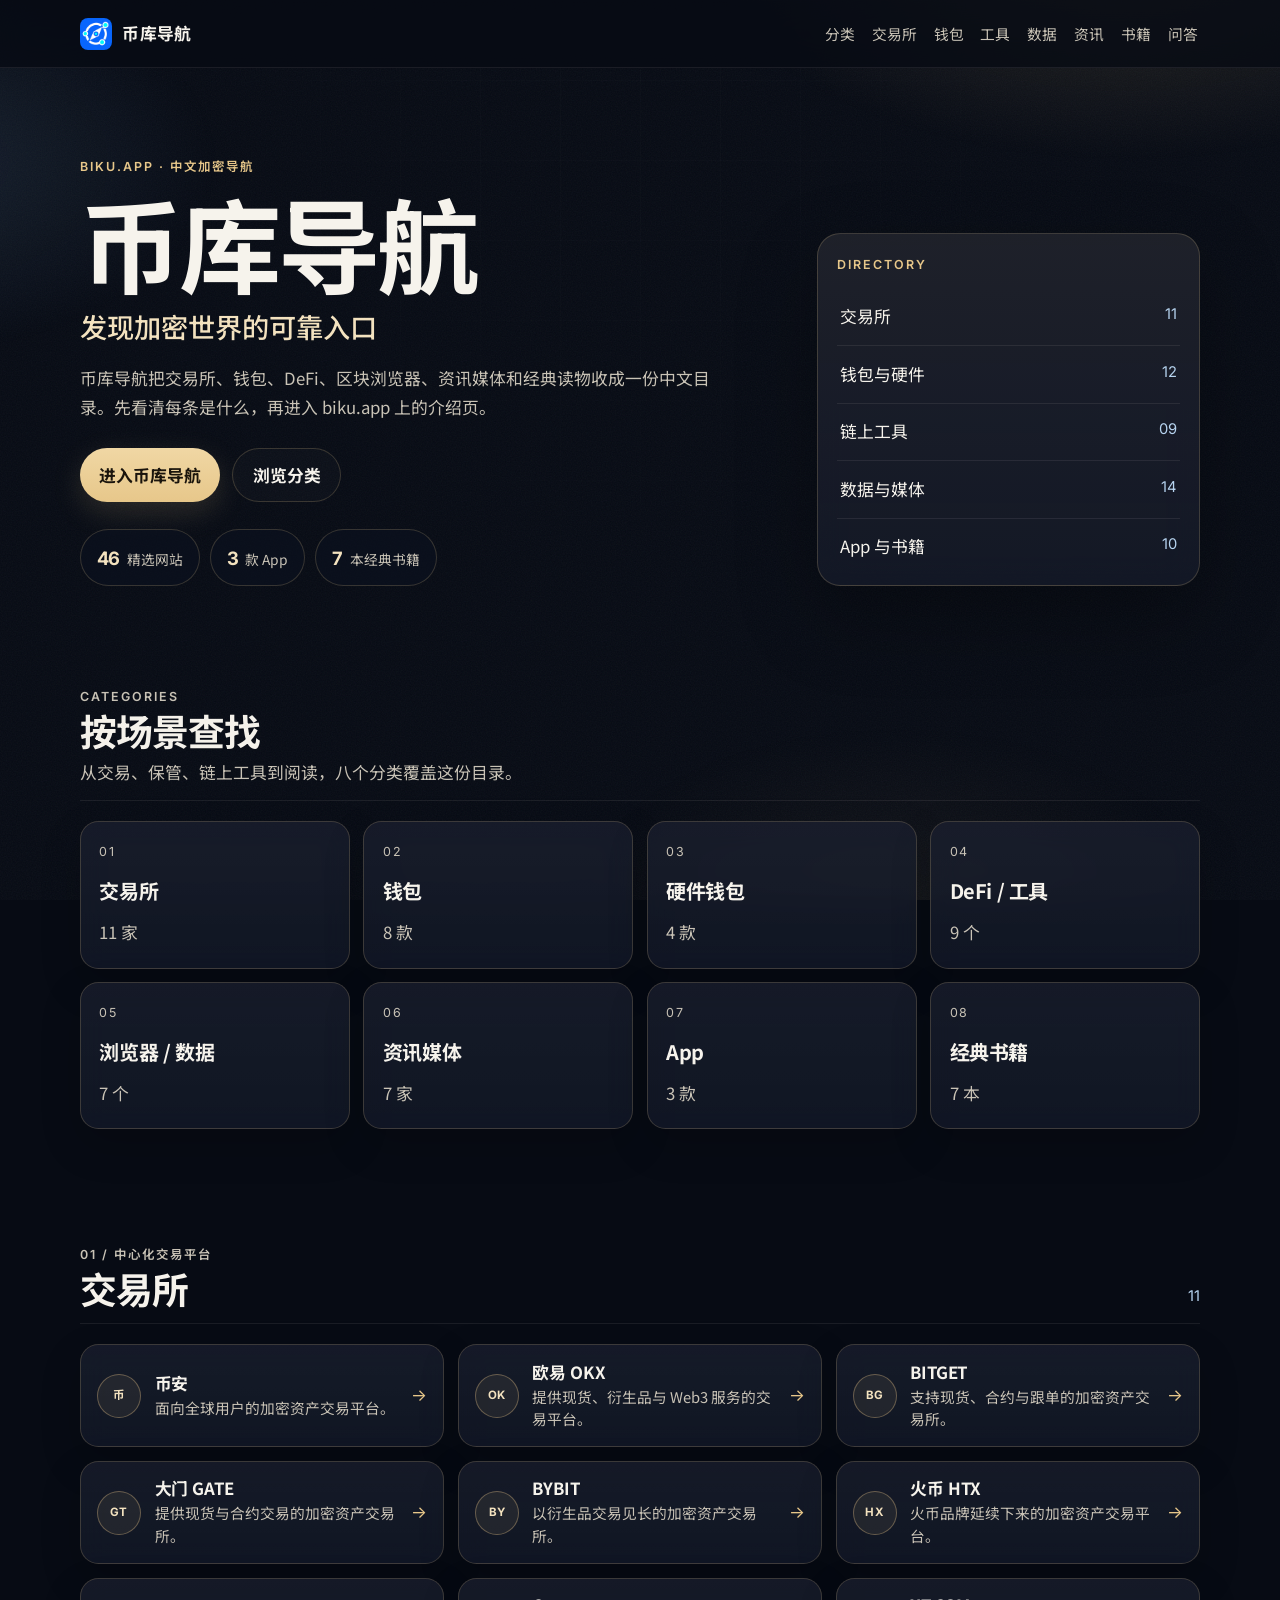
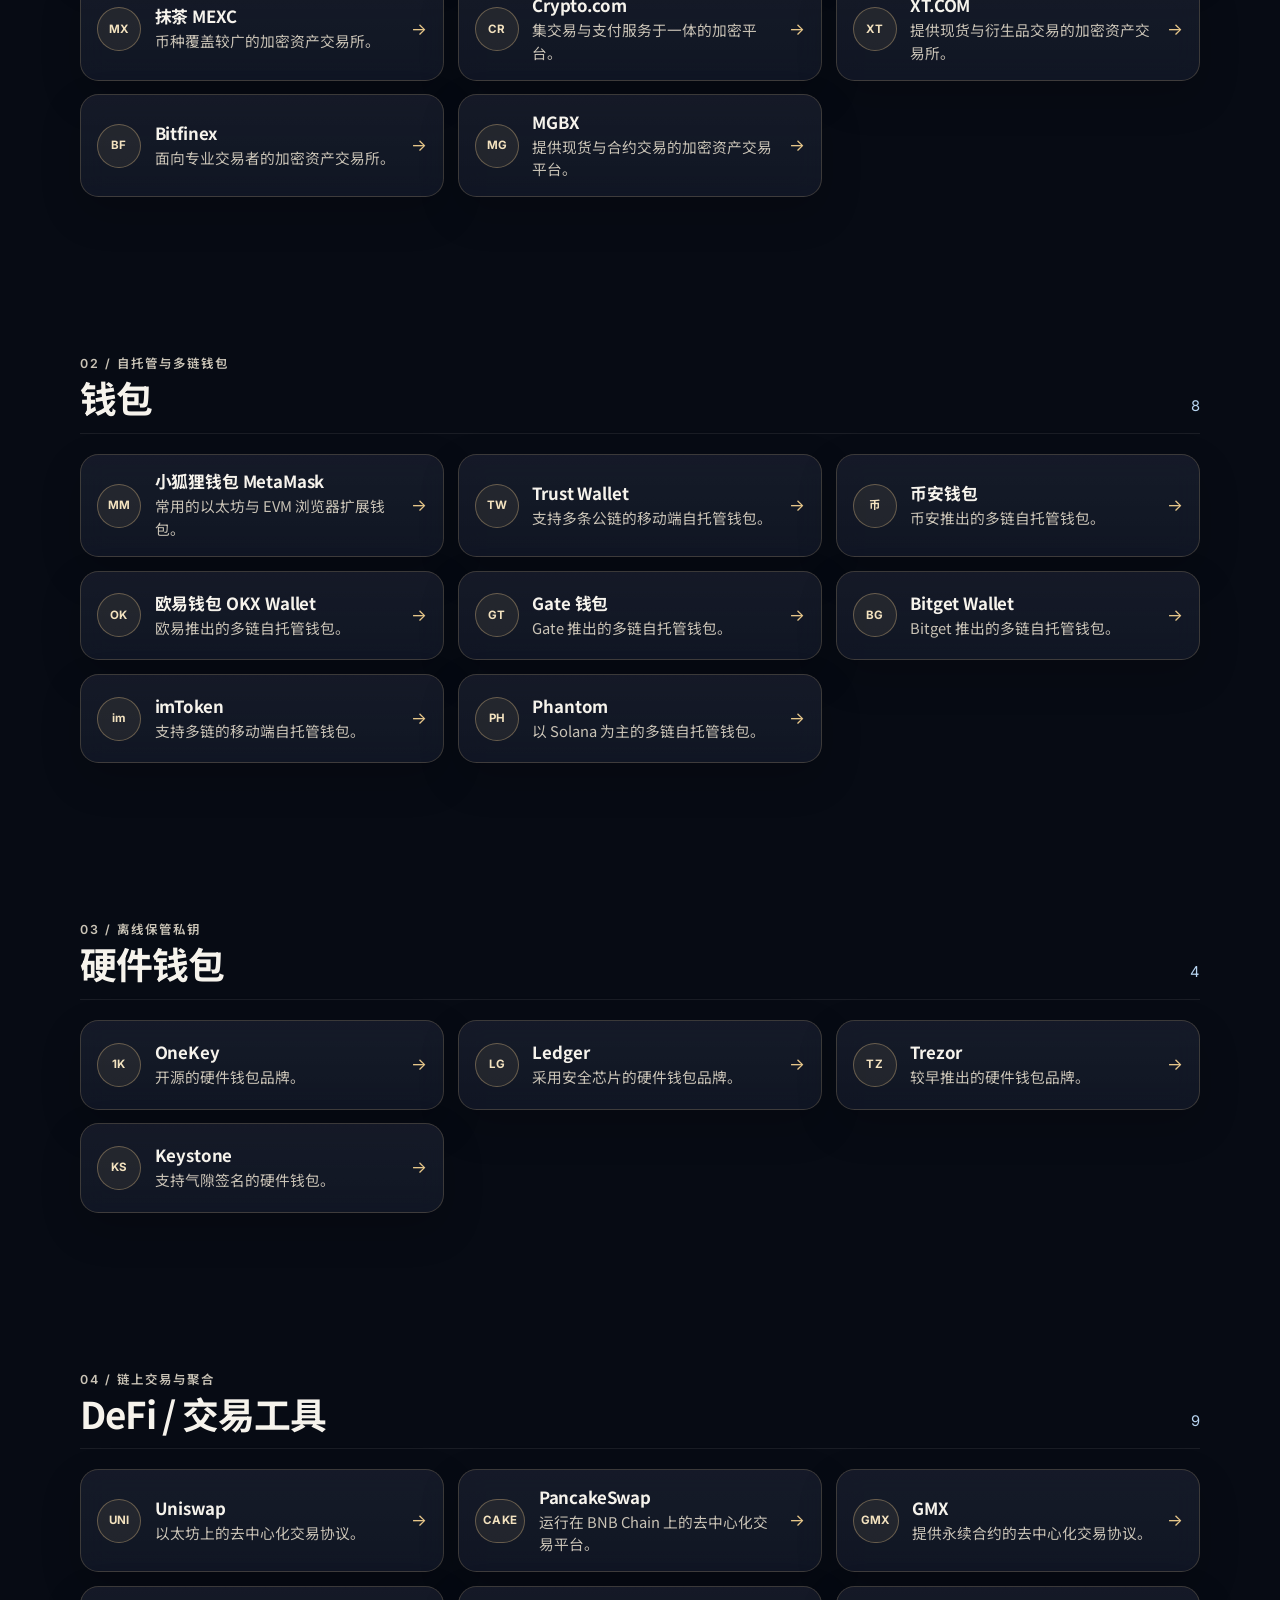
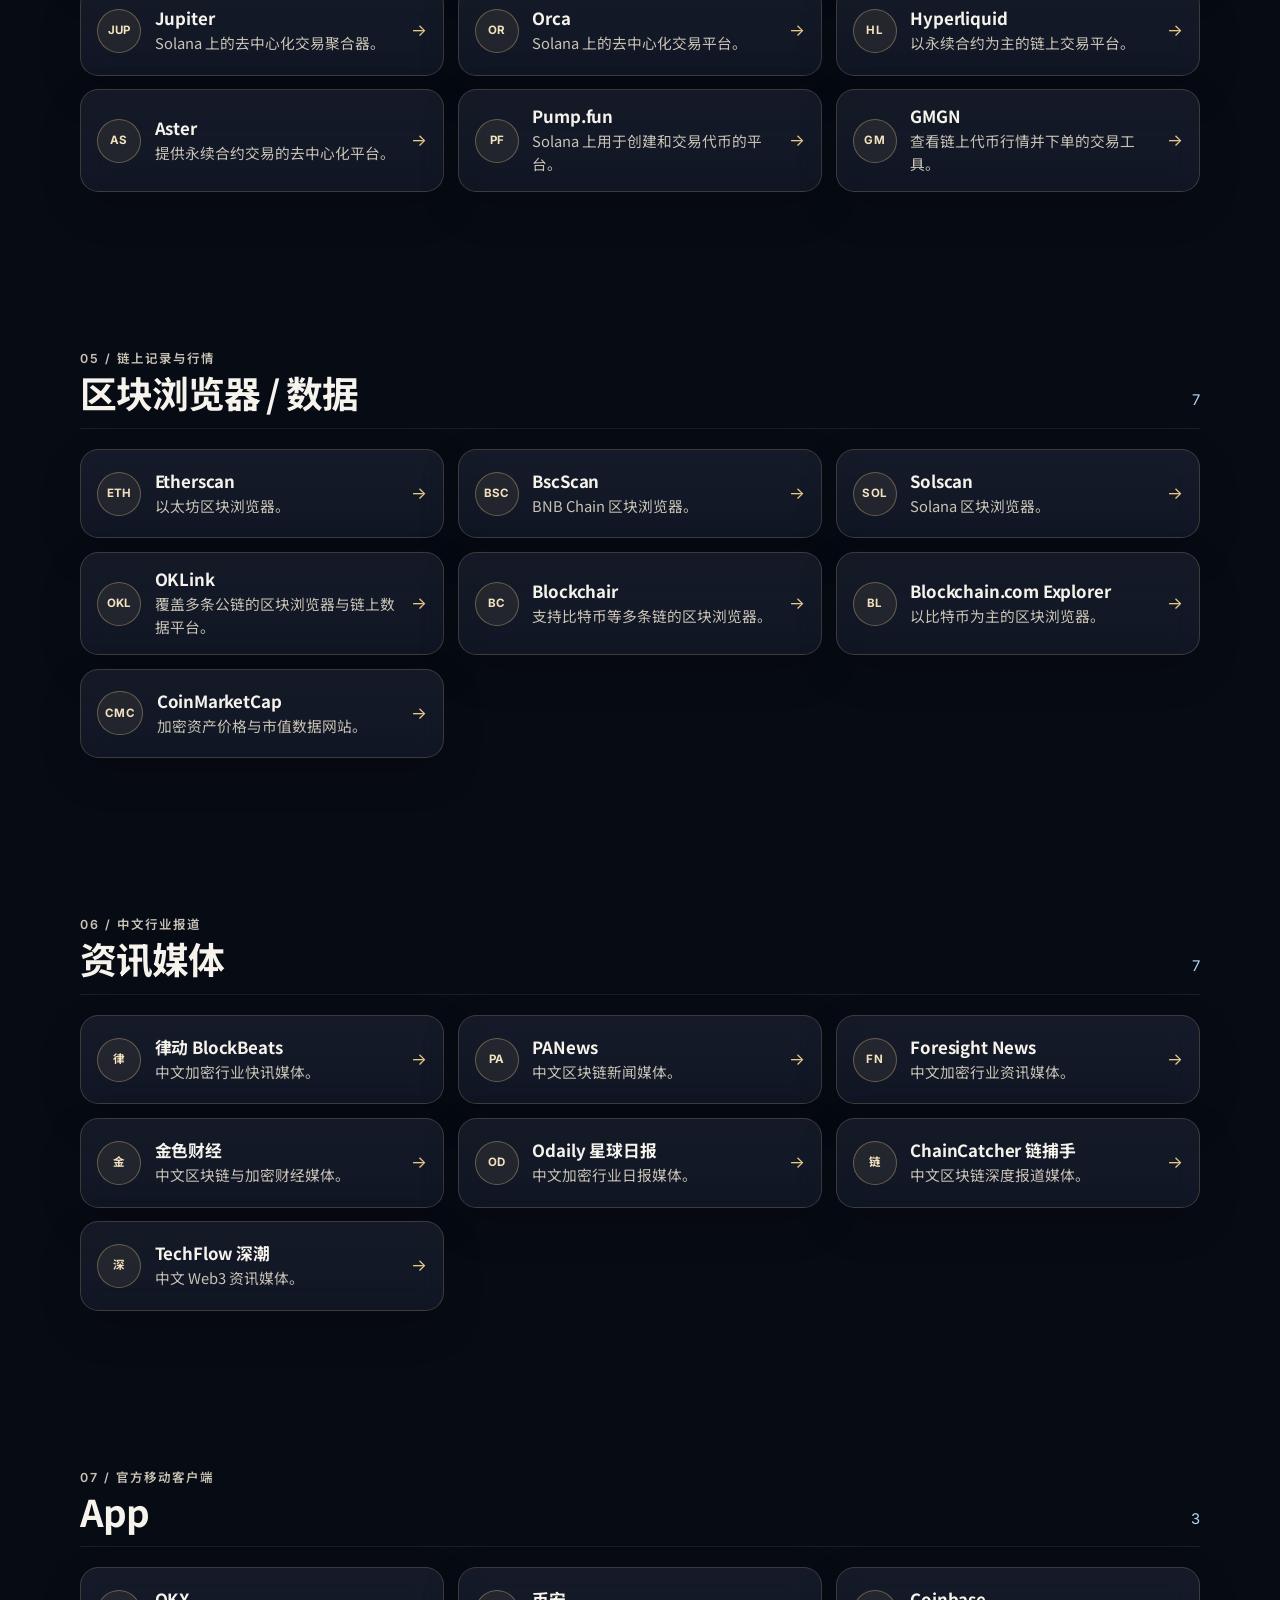
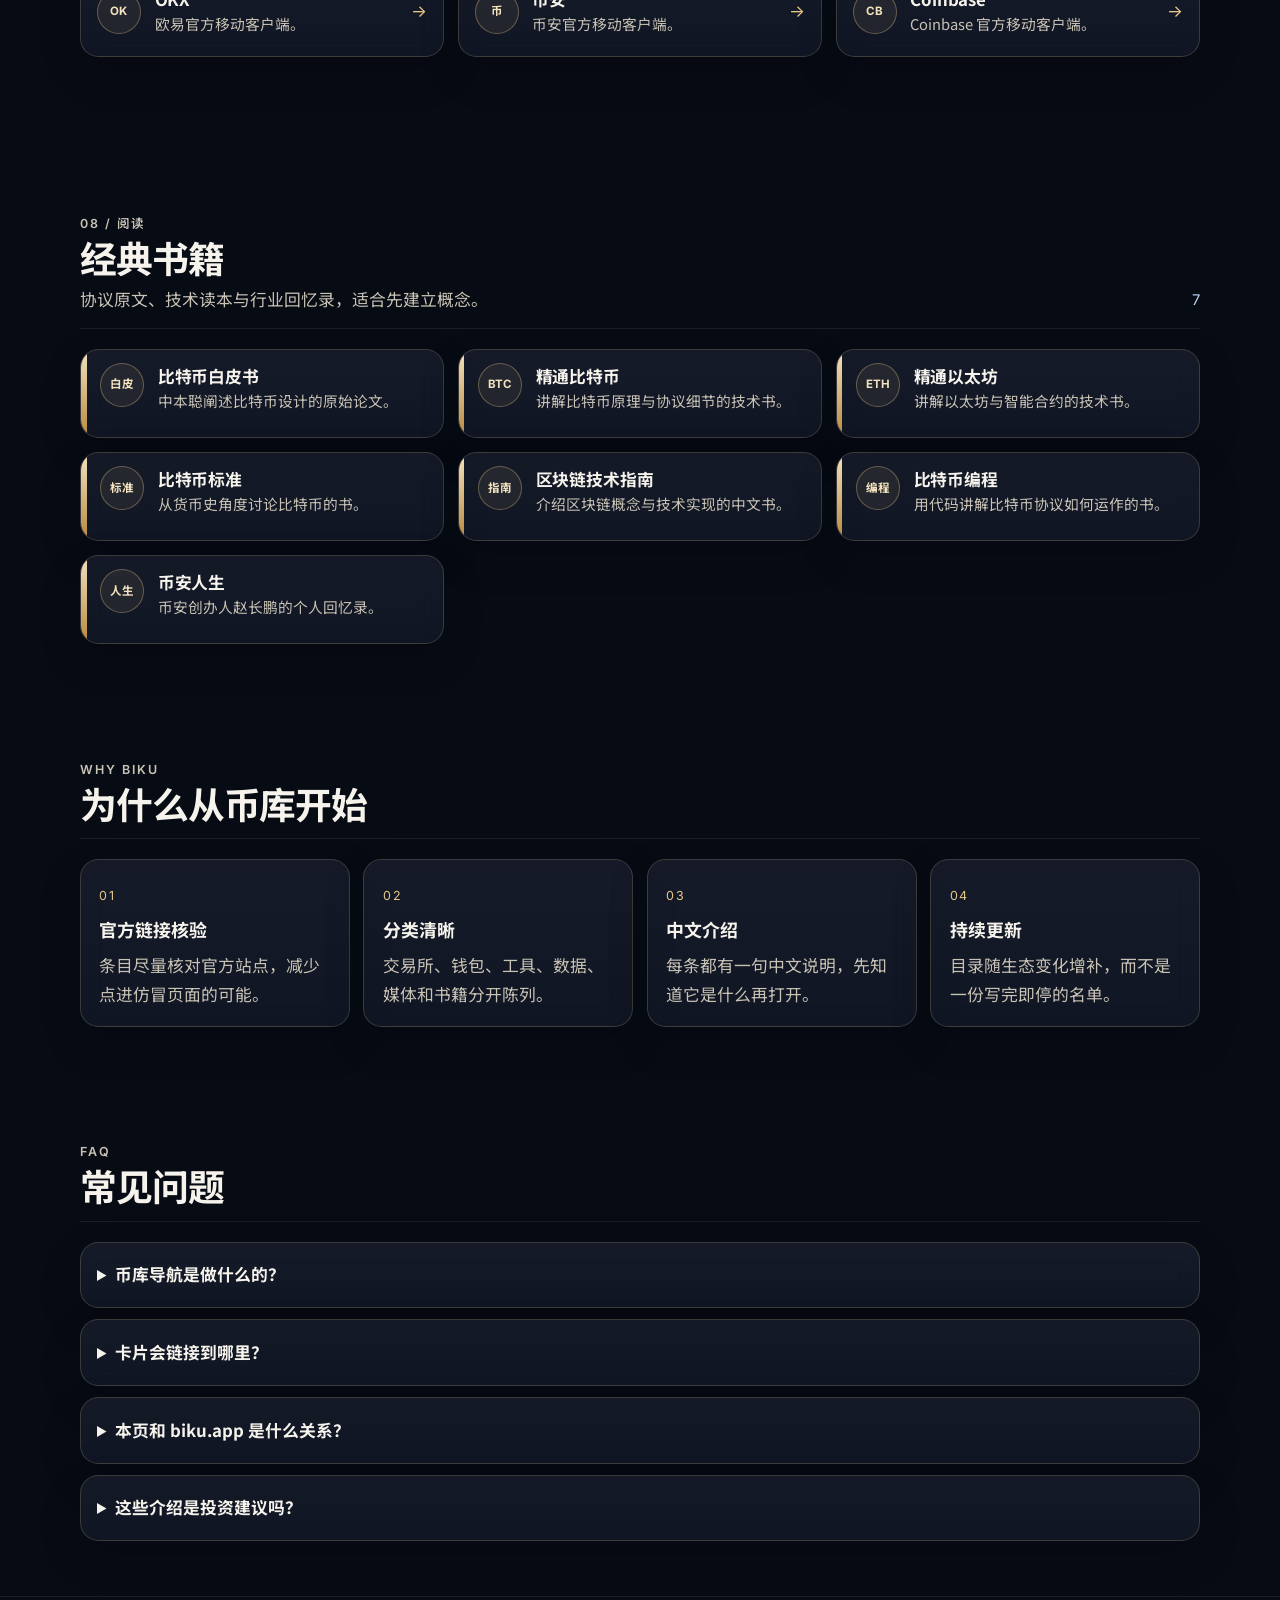
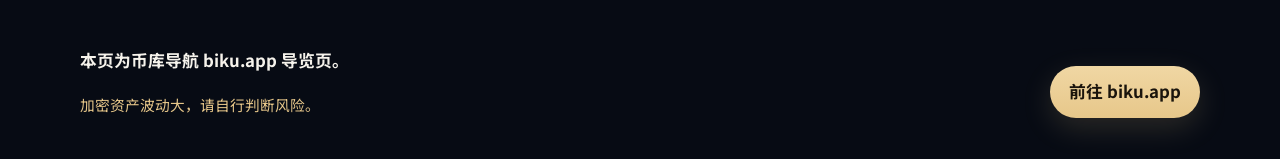
==== commit 29b8f43c: "Use the official 币库 logo on the biku page Replace the broken SVG mark with the unchanged PNG and poi" ====
--- a/biku/index.html
+++ b/biku/index.html
@@ -6,14 +6,15 @@
   <title>币库导航：发现加密世界的可靠入口</title>
   <meta name="description" content="币库导航整理交易所、钱包、DeFi、区块浏览器、资讯媒体、App 与经典书籍的中文入口。本页按分类导览精选条目，链接均指向 biku.app 的介绍页。">
   <link rel="canonical" href="https://ibelives.github.io/biku/">
-  <link rel="icon" href="favicon.svg" type="image/svg+xml">
+  <link rel="icon" href="logo.png" type="image/png">
+  <link rel="apple-touch-icon" href="logo.png">
   <meta property="og:type" content="website">
   <meta property="og:locale" content="zh_CN">
   <meta property="og:site_name" content="币库导航">
   <meta property="og:title" content="币库导航：发现加密世界的可靠入口">
   <meta property="og:description" content="币库导航整理交易所、钱包、DeFi、区块浏览器、资讯媒体、App 与经典书籍的中文入口。本页按分类导览精选条目，链接均指向 biku.app 的介绍页。">
   <meta property="og:url" content="https://ibelives.github.io/biku/">
-  <meta property="og:image" content="https://ibelives.github.io/biku/favicon.svg">
+  <meta property="og:image" content="https://ibelives.github.io/biku/logo.png">
   <meta name="twitter:card" content="summary">
   <meta name="twitter:title" content="币库导航：发现加密世界的可靠入口">
   <meta name="twitter:description" content="币库导航整理交易所、钱包、DeFi、区块浏览器、资讯媒体、App 与经典书籍的中文入口。本页按分类导览精选条目，链接均指向 biku.app 的介绍页。">
@@ -401,7 +402,7 @@
   <header class="site-header">
     <div class="header-bar">
       <a class="brand" href="#top">
-        <img src="favicon.svg" width="32" height="32" alt="">
+        <img src="logo.png" width="32" height="32" alt="币库导航">
         <span>币库导航</span>
       </a>
       <nav aria-label="页内导航">
--- a/biku/style.css
+++ b/biku/style.css
@@ -150,7 +150,7 @@
 .brand img {
   width: 32px;
   height: 32px;
-  border-radius: 9px;
+  border-radius: 8px;
 }
 
 .nav-links {
